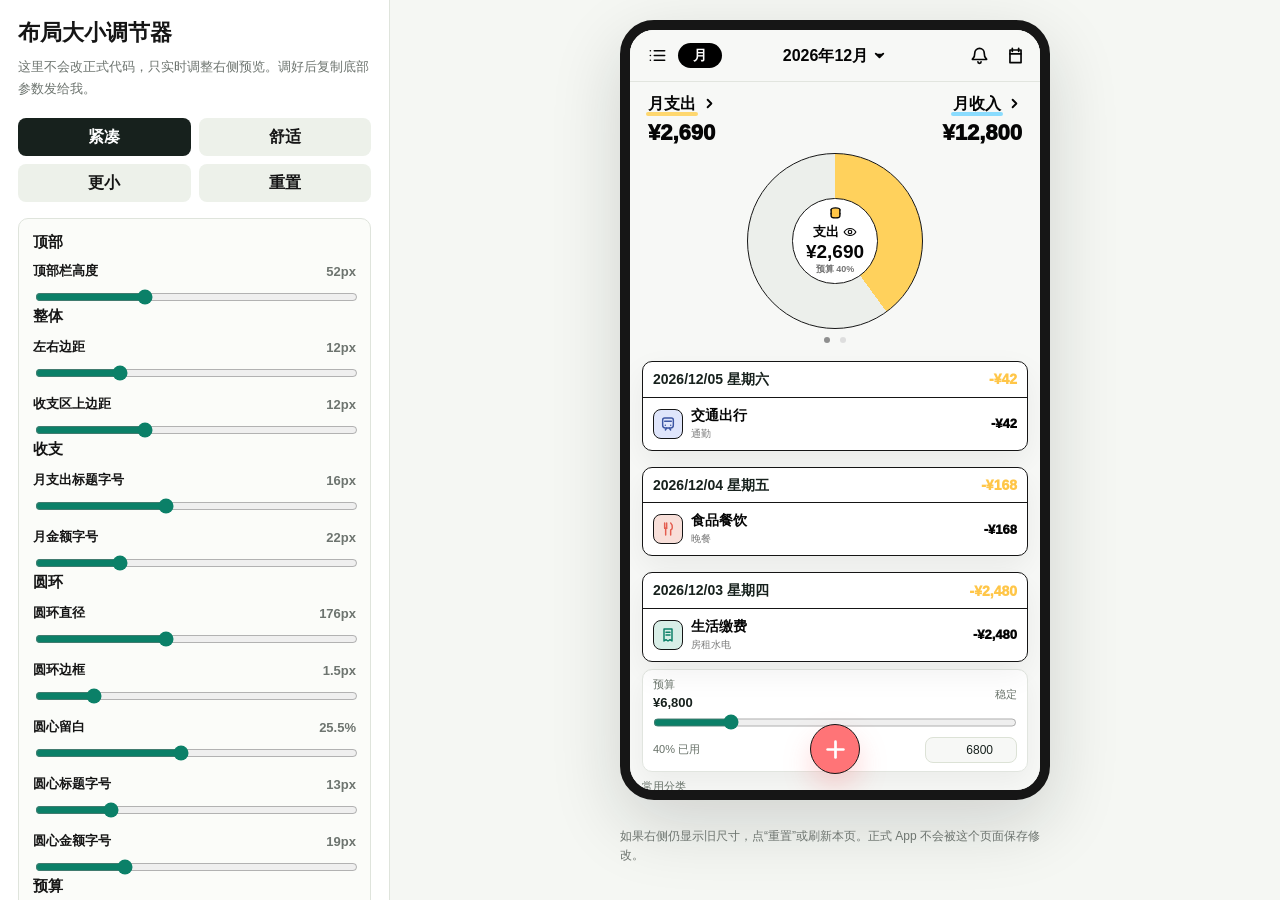
==== ui-tuner.html @ 906b7f9a "Initial GitHub Pages app" ====
<!doctype html>
<html lang="zh-CN">
  <head>
    <meta charset="utf-8">
    <meta name="viewport" content="width=device-width, initial-scale=1">
    <title>晴账布局调节器</title>
    <style>
      :root {
        color-scheme: light;
        font-family: "Microsoft YaHei", "微软雅黑", sans-serif;
        --ink: #151515;
        --muted: #6d746f;
        --line: #dfe4dc;
        --panel: #ffffff;
        --bg: #f5f7f3;
      }

      * {
        box-sizing: border-box;
      }

      body {
        margin: 0;
        color: var(--ink);
        background: var(--bg);
      }

      button,
      input,
      textarea {
        font: inherit;
      }

      .tuner {
        display: grid;
        grid-template-columns: minmax(320px, 390px) 1fr;
        min-height: 100vh;
      }

      .controls {
        height: 100vh;
        overflow: auto;
        padding: 18px;
        background: var(--panel);
        border-right: 1px solid var(--line);
      }

      .controls h1 {
        margin: 0;
        font-size: 22px;
      }

      .controls p {
        margin: 8px 0 18px;
        color: var(--muted);
        font-size: 13px;
        line-height: 1.7;
      }

      .toolbar {
        display: grid;
        grid-template-columns: 1fr 1fr;
        gap: 8px;
        margin-bottom: 16px;
      }

      .toolbar button,
      .copy {
        min-height: 38px;
        color: #fff;
        background: #17211d;
        border: 0;
        border-radius: 8px;
        font-weight: 800;
        cursor: pointer;
      }

      .toolbar button.secondary {
        color: var(--ink);
        background: #edf1ea;
      }

      .group {
        padding: 14px;
        margin-bottom: 12px;
        background: #fbfcf9;
        border: 1px solid var(--line);
        border-radius: 10px;
      }

      .group h2 {
        margin: 0 0 10px;
        font-size: 15px;
      }

      .control {
        display: grid;
        gap: 7px;
        margin-top: 12px;
      }

      .control:first-of-type {
        margin-top: 0;
      }

      .control label {
        display: flex;
        align-items: center;
        justify-content: space-between;
        gap: 12px;
        font-size: 13px;
        font-weight: 800;
      }

      .control output {
        color: var(--muted);
        font-weight: 700;
      }

      .control input[type="range"] {
        width: 100%;
        accent-color: #0b8068;
      }

      textarea {
        width: 100%;
        min-height: 150px;
        padding: 10px;
        color: var(--ink);
        background: #f7f9f5;
        border: 1px solid var(--line);
        border-radius: 8px;
        font-size: 12px;
        line-height: 1.5;
        resize: vertical;
      }

      .stage {
        display: grid;
        place-items: start center;
        min-width: 0;
        padding: 20px;
        overflow: auto;
      }

      .phone-frame {
        width: min(100%, 430px);
        min-height: 760px;
        overflow: hidden;
        background: #fff;
        border: 10px solid #161616;
        border-radius: 34px;
        box-shadow: 0 24px 70px rgba(20, 26, 23, 0.16);
      }

      iframe {
        display: block;
        width: 100%;
        height: 760px;
        border: 0;
      }

      .hint {
        width: min(100%, 430px);
        margin-top: 12px;
        color: var(--muted);
        font-size: 12px;
        line-height: 1.6;
      }

      @media (max-width: 920px) {
        .tuner {
          grid-template-columns: 1fr;
        }

        .controls {
          height: auto;
          max-height: none;
          border-right: 0;
          border-bottom: 1px solid var(--line);
        }

        .stage {
          padding: 14px;
        }
      }
    </style>
  </head>
  <body>
    <main class="tuner">
      <section class="controls">
        <h1>布局大小调节器</h1>
        <p>这里不会改正式代码，只实时调整右侧预览。调好后复制底部参数发给我。</p>

        <div class="toolbar">
          <button type="button" data-preset="compact">紧凑</button>
          <button class="secondary" type="button" data-preset="comfortable">舒适</button>
          <button class="secondary" type="button" data-preset="tiny">更小</button>
          <button class="secondary" type="button" id="reset">重置</button>
        </div>

        <div class="group" id="controlGroups"></div>

        <div class="group">
          <h2>复制给 Codex</h2>
          <textarea id="exportText" readonly></textarea>
          <button class="copy" type="button" id="copy">复制参数</button>
        </div>
      </section>

      <section class="stage">
        <div class="phone-frame">
          <iframe id="preview" src="index.html" title="晴账预览"></iframe>
        </div>
        <div class="hint">如果右侧仍显示旧尺寸，点“重置”或刷新本页。正式 App 不会被这个页面保存修改。</div>
      </section>
    </main>

    <script>
      const STORAGE_KEY = "qing-layout-tuner-v1";
      const controls = [
        { key: "topbarHeight", label: "顶部栏高度", min: 42, max: 72, step: 1, value: 52, unit: "px", group: "顶部" },
        { key: "contentPad", label: "左右边距", min: 8, max: 24, step: 1, value: 12, unit: "px", group: "整体" },
        { key: "summaryPad", label: "收支区上边距", min: 4, max: 28, step: 1, value: 12, unit: "px", group: "整体" },
        { key: "labelFont", label: "月支出标题字号", min: 12, max: 22, step: 1, value: 16, unit: "px", group: "收支" },
        { key: "amountFont", label: "月金额字号", min: 18, max: 34, step: 1, value: 22, unit: "px", group: "收支" },
        { key: "ringSize", label: "圆环直径", min: 120, max: 260, step: 2, value: 176, unit: "px", group: "圆环" },
        { key: "ringBorder", label: "圆环边框", min: 1, max: 4, step: 0.25, value: 1.5, unit: "px", group: "圆环" },
        { key: "coreInset", label: "圆心留白", min: 21, max: 31, step: 0.5, value: 25.5, unit: "%", group: "圆环" },
        { key: "coreTitle", label: "圆心标题字号", min: 11, max: 20, step: 1, value: 13, unit: "px", group: "圆环" },
        { key: "coreAmount", label: "圆心金额字号", min: 15, max: 30, step: 1, value: 19, unit: "px", group: "圆环" },
        { key: "budgetPad", label: "预算卡内边距", min: 6, max: 18, step: 1, value: 8, unit: "px", group: "预算" },
        { key: "cardRadius", label: "流水卡圆角", min: 6, max: 18, step: 1, value: 10, unit: "px", group: "流水" },
        { key: "cardHeadFont", label: "日期标题字号", min: 12, max: 22, step: 1, value: 14, unit: "px", group: "流水" },
        { key: "entryFont", label: "流水分类字号", min: 12, max: 22, step: 1, value: 14, unit: "px", group: "流水" },
        { key: "entryIcon", label: "流水图标尺寸", min: 24, max: 50, step: 1, value: 30, unit: "px", group: "流水" },
        { key: "entryPad", label: "流水行内边距", min: 6, max: 18, step: 1, value: 9, unit: "px", group: "流水" },
        { key: "catWidth", label: "快捷分类宽度", min: 76, max: 140, step: 2, value: 88, unit: "px", group: "分类" },
        { key: "fabSize", label: "加号尺寸", min: 42, max: 76, step: 1, value: 50, unit: "px", group: "加号" }
      ];

      const presets = {
        compact: {},
        comfortable: {
          topbarHeight: 58,
          contentPad: 14,
          summaryPad: 17,
          labelFont: 18,
          amountFont: 25,
          ringSize: 232,
          ringBorder: 1.5,
          coreInset: 24,
          coreTitle: 15,
          coreAmount: 23,
          budgetPad: 10,
          cardRadius: 12,
          cardHeadFont: 16,
          entryFont: 16,
          entryIcon: 36,
          entryPad: 11,
          catWidth: 102,
          fabSize: 58
        },
        tiny: {
          topbarHeight: 48,
          contentPad: 10,
          summaryPad: 8,
          labelFont: 14,
          amountFont: 20,
          ringSize: 148,
          ringBorder: 1.25,
          coreInset: 27,
          coreTitle: 12,
          coreAmount: 17,
          budgetPad: 7,
          cardRadius: 8,
          cardHeadFont: 13,
          entryFont: 13,
          entryIcon: 28,
          entryPad: 8,
          catWidth: 80,
          fabSize: 46
        }
      };

      const state = Object.fromEntries(controls.map((control) => [control.key, control.value]));
      const saved = JSON.parse(localStorage.getItem(STORAGE_KEY) || "null");
      if (saved) Object.assign(state, saved);

      const controlGroups = document.querySelector("#controlGroups");
      const exportText = document.querySelector("#exportText");
      const iframe = document.querySelector("#preview");

      function groupedControls() {
        const groups = new Map();
        controls.forEach((control) => {
          if (!groups.has(control.group)) groups.set(control.group, []);
          groups.get(control.group).push(control);
        });
        return groups;
      }

      function renderControls() {
        controlGroups.innerHTML = [...groupedControls().entries()]
          .map(([group, rows]) => `
            <h2>${group}</h2>
            ${rows.map((control) => `
              <div class="control">
                <label for="${control.key}">
                  <span>${control.label}</span>
                  <output id="${control.key}Value">${state[control.key]}${control.unit}</output>
                </label>
                <input
                  id="${control.key}"
                  type="range"
                  min="${control.min}"
                  max="${control.max}"
                  step="${control.step}"
                  value="${state[control.key]}"
                  data-key="${control.key}"
                >
              </div>
            `).join("")}
          `)
          .join("");
      }

      function cssFor(values) {
        return `
html, body, button, input { font-family: "Microsoft YaHei", "微软雅黑", sans-serif !important; }
body:has(#view-overview.active) .topbar { min-height: ${values.topbarHeight}px; padding: calc(6px + env(safe-area-inset-top)) 12px 6px; }
body:has(#view-overview.active) .content { padding: 0 ${values.contentPad}px; }
body:has(#view-overview.active) .month-ledger { padding: ${values.summaryPad}px 0 0; }
body:has(#view-overview.active) .month-total span { font-size: ${values.labelFont}px; }
body:has(#view-overview.active) .month-total strong { font-size: ${values.amountFont}px; }
body:has(#view-overview.active) .spend-orbit { width: ${values.ringSize}px; }
body:has(#view-overview.active) .spend-stage .saving-ring { border-width: ${values.ringBorder}px; }
body:has(#view-overview.active) .spend-core { inset: ${values.coreInset}%; border-width: ${values.ringBorder}px; }
body:has(#view-overview.active) .spend-core div span { font-size: ${values.coreTitle}px; }
body:has(#view-overview.active) .spend-core strong { font-size: ${values.coreAmount}px; }
body:has(#view-overview.active) .compact-budget { padding: ${values.budgetPad}px ${values.budgetPad + 2}px; }
body:has(#view-overview.active) .day-card { border-radius: ${values.cardRadius}px; }
body:has(#view-overview.active) .day-card-head strong,
body:has(#view-overview.active) .day-card-head span { font-size: ${values.cardHeadFont}px; }
body:has(#view-overview.active) .day-entry { grid-template-columns: ${values.entryIcon}px 1fr auto; padding: ${values.entryPad}px ${values.entryPad + 1}px; }
body:has(#view-overview.active) .day-entry .category-icon { width: ${values.entryIcon}px; height: ${values.entryIcon}px; }
body:has(#view-overview.active) .day-entry .category-icon svg { width: ${Math.round(values.entryIcon * 0.53)}px; height: ${Math.round(values.entryIcon * 0.53)}px; }
body:has(#view-overview.active) .day-entry-main strong { font-size: ${values.entryFont}px; }
body:has(#view-overview.active) .category-strip { grid-auto-columns: minmax(${values.catWidth}px, 1fr); }
body:has(#view-overview.active) .fab { width: ${values.fabSize}px; height: ${values.fabSize}px; }
body:has(#view-overview.active) .fab svg { width: ${Math.round(values.fabSize * 0.54)}px; height: ${Math.round(values.fabSize * 0.54)}px; }
        `.trim();
      }

      function injectCss() {
        const doc = iframe.contentDocument;
        if (!doc) return;
        let style = doc.querySelector("#layout-tuner-style");
        if (!style) {
          style = doc.createElement("style");
          style.id = "layout-tuner-style";
          doc.head.appendChild(style);
        }
        style.textContent = cssFor(state);
      }

      function updateExport() {
        exportText.value = JSON.stringify(state, null, 2);
      }

      function update() {
        localStorage.setItem(STORAGE_KEY, JSON.stringify(state));
        controls.forEach((control) => {
          const output = document.querySelector(`#${control.key}Value`);
          if (output) output.textContent = `${state[control.key]}${control.unit}`;
        });
        injectCss();
        updateExport();
      }

      renderControls();
      updateExport();

      controlGroups.addEventListener("input", (event) => {
        const key = event.target.dataset.key;
        if (!key) return;
        state[key] = Number(event.target.value);
        update();
      });

      document.querySelectorAll("[data-preset]").forEach((button) => {
        button.addEventListener("click", () => {
          controls.forEach((control) => {
            state[control.key] = presets[button.dataset.preset][control.key] ?? control.value;
          });
          renderControls();
          update();
        });
      });

      document.querySelector("#reset").addEventListener("click", () => {
        controls.forEach((control) => {
          state[control.key] = control.value;
        });
        renderControls();
        update();
      });

      document.querySelector("#copy").addEventListener("click", async () => {
        exportText.select();
        try {
          await navigator.clipboard.writeText(exportText.value);
        } catch {
          document.execCommand("copy");
        }
      });

      iframe.addEventListener("load", () => {
        window.setTimeout(injectCss, 200);
      });
    </script>
  </body>
</html>
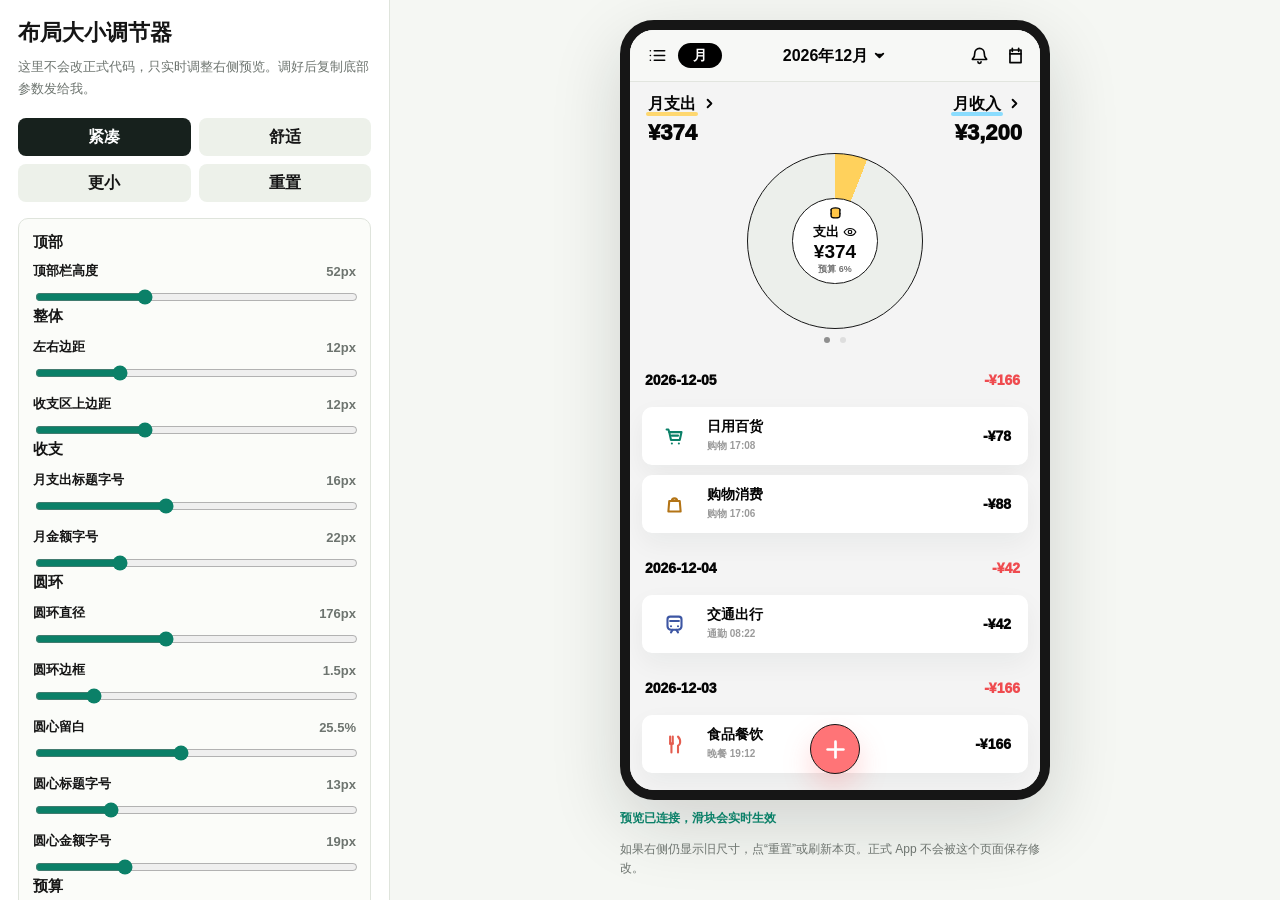
==== commit db6381de: "调整流水日期和分类字号" ====
--- a/ui-tuner.html
+++ b/ui-tuner.html
@@ -168,6 +168,14 @@
         line-height: 1.6;
       }
 
+      .status {
+        width: min(100%, 430px);
+        margin-top: 8px;
+        color: #0b8068;
+        font-size: 12px;
+        font-weight: 800;
+      }
+
       @media (max-width: 920px) {
         .tuner {
           grid-template-columns: 1fr;
@@ -210,8 +218,9 @@
 
       <section class="stage">
         <div class="phone-frame">
-          <iframe id="preview" src="index.html" title="晴账预览"></iframe>
+          <iframe id="preview" src="index.html?preview=1&tuner=18" title="晴账预览"></iframe>
         </div>
+        <div class="status" id="previewStatus">预览加载中...</div>
         <div class="hint">如果右侧仍显示旧尺寸，点“重置”或刷新本页。正式 App 不会被这个页面保存修改。</div>
       </section>
     </main>
@@ -290,6 +299,7 @@
       const controlGroups = document.querySelector("#controlGroups");
       const exportText = document.querySelector("#exportText");
       const iframe = document.querySelector("#preview");
+      const previewStatus = document.querySelector("#previewStatus");
 
       function groupedControls() {
         const groups = new Map();
@@ -328,40 +338,66 @@
       function cssFor(values) {
         return `
 html, body, button, input { font-family: "Microsoft YaHei", "微软雅黑", sans-serif !important; }
-body:has(#view-overview.active) .topbar { min-height: ${values.topbarHeight}px; padding: calc(6px + env(safe-area-inset-top)) 12px 6px; }
-body:has(#view-overview.active) .content { padding: 0 ${values.contentPad}px; }
-body:has(#view-overview.active) .month-ledger { padding: ${values.summaryPad}px 0 0; }
-body:has(#view-overview.active) .month-total span { font-size: ${values.labelFont}px; }
-body:has(#view-overview.active) .month-total strong { font-size: ${values.amountFont}px; }
-body:has(#view-overview.active) .spend-orbit { width: ${values.ringSize}px; }
-body:has(#view-overview.active) .spend-stage .saving-ring { border-width: ${values.ringBorder}px; }
-body:has(#view-overview.active) .spend-core { inset: ${values.coreInset}%; border-width: ${values.ringBorder}px; }
-body:has(#view-overview.active) .spend-core div span { font-size: ${values.coreTitle}px; }
-body:has(#view-overview.active) .spend-core strong { font-size: ${values.coreAmount}px; }
-body:has(#view-overview.active) .compact-budget { padding: ${values.budgetPad}px ${values.budgetPad + 2}px; }
-body:has(#view-overview.active) .day-card { border-radius: ${values.cardRadius}px; }
-body:has(#view-overview.active) .day-card-head strong,
-body:has(#view-overview.active) .day-card-head span { font-size: ${values.cardHeadFont}px; }
-body:has(#view-overview.active) .day-entry { grid-template-columns: ${values.entryIcon}px 1fr auto; padding: ${values.entryPad}px ${values.entryPad + 1}px; }
-body:has(#view-overview.active) .day-entry .category-icon { width: ${values.entryIcon}px; height: ${values.entryIcon}px; }
-body:has(#view-overview.active) .day-entry .category-icon svg { width: ${Math.round(values.entryIcon * 0.53)}px; height: ${Math.round(values.entryIcon * 0.53)}px; }
-body:has(#view-overview.active) .day-entry-main strong { font-size: ${values.entryFont}px; }
-body:has(#view-overview.active) .category-strip { grid-auto-columns: minmax(${values.catWidth}px, 1fr); }
-body:has(#view-overview.active) .fab { width: ${values.fabSize}px; height: ${values.fabSize}px; }
-body:has(#view-overview.active) .fab svg { width: ${Math.round(values.fabSize * 0.54)}px; height: ${Math.round(values.fabSize * 0.54)}px; }
+body:has(#view-overview.active) .topbar { min-height: ${values.topbarHeight}px !important; padding: calc(6px + env(safe-area-inset-top)) 12px 6px !important; }
+body:has(#view-overview.active) .content { padding: 0 ${values.contentPad}px !important; }
+body:has(#view-overview.active) .month-ledger { padding: ${values.summaryPad}px 0 0 !important; }
+body:has(#view-overview.active) .month-total span { font-size: ${values.labelFont}px !important; }
+body:has(#view-overview.active) .month-total strong { font-size: ${values.amountFont}px !important; }
+body:has(#view-overview.active) .spend-stage { padding-top: ${Math.max(2, Math.round(values.summaryPad * 0.65))}px !important; padding-bottom: ${Math.max(6, Math.round(values.summaryPad * 0.85))}px !important; }
+body:has(#view-overview.active) .spend-orbit { width: ${values.ringSize}px !important; }
+body:has(#view-overview.active) .spend-stage .saving-ring { border-width: ${values.ringBorder}px !important; }
+body:has(#view-overview.active) .spend-core { inset: ${values.coreInset}% !important; border-width: ${values.ringBorder}px !important; }
+body:has(#view-overview.active) .spend-core div span { font-size: ${values.coreTitle}px !important; }
+body:has(#view-overview.active) .spend-core strong { font-size: ${values.coreAmount}px !important; }
+body:has(#view-overview.active) .compact-budget { padding: ${values.budgetPad}px ${values.budgetPad + 2}px !important; }
+body:has(#view-overview.active) .expense-day-head strong,
+body:has(#view-overview.active) .expense-day-head span { font-size: ${values.cardHeadFont}px !important; }
+body:has(#view-overview.active) .expense-card { grid-template-columns: ${values.entryIcon + 6}px 1fr auto !important; min-height: ${Math.max(58, values.entryIcon + values.entryPad * 3)}px !important; padding: ${values.entryPad}px ${values.entryPad + 7}px !important; border-radius: ${values.cardRadius}px !important; }
+body:has(#view-overview.active) .expense-card .category-icon { width: ${values.entryIcon}px !important; height: ${values.entryIcon}px !important; }
+body:has(#view-overview.active) .expense-card .category-icon svg { width: ${Math.round(values.entryIcon * 0.7)}px !important; height: ${Math.round(values.entryIcon * 0.7)}px !important; }
+body:has(#view-overview.active) .expense-card-main strong { font-size: ${values.entryFont}px !important; }
+body:has(#view-overview.active) .expense-card-main span { font-size: ${Math.max(10, values.entryFont - 4)}px !important; }
+body:has(#view-overview.active) .expense-card-amount { font-size: ${Math.max(12, values.entryFont)}px !important; }
+body:has(#view-overview.active) .category-strip { grid-auto-columns: minmax(${values.catWidth}px, 1fr) !important; }
+body:has(#view-overview.active) .fab { width: ${values.fabSize}px !important; height: ${values.fabSize}px !important; }
+body:has(#view-overview.active) .fab svg { width: ${Math.round(values.fabSize * 0.54)}px !important; height: ${Math.round(values.fabSize * 0.54)}px !important; }
         `.trim();
       }
 
       function injectCss() {
-        const doc = iframe.contentDocument;
-        if (!doc) return;
-        let style = doc.querySelector("#layout-tuner-style");
-        if (!style) {
-          style = doc.createElement("style");
-          style.id = "layout-tuner-style";
-          doc.head.appendChild(style);
-        }
-        style.textContent = cssFor(state);
+        const css = cssFor(state);
+        let injected = false;
+        let doc;
+        try {
+          doc = iframe.contentDocument;
+        } catch {
+          doc = null;
+        }
+        if (doc?.head) {
+          let style = doc.querySelector("#layout-tuner-style");
+          if (!style) {
+            style = doc.createElement("style");
+            style.id = "layout-tuner-style";
+            doc.head.appendChild(style);
+          }
+          style.textContent = css;
+          injected = true;
+        }
+
+        try {
+          iframe.contentWindow?.postMessage({ type: "qing-layout-tuner-css", css }, "*");
+          injected = true;
+        } catch {
+          // The iframe may still be loading. Retry logic below will handle it.
+        }
+
+        previewStatus.textContent = injected ? "预览已连接，滑块会实时生效" : "预览加载中，稍等后再试";
+      }
+
+      function retryInjectCss() {
+        [0, 150, 400, 800, 1400, 2200].forEach((delay) => {
+          window.setTimeout(injectCss, delay);
+        });
       }
 
       function updateExport() {
@@ -415,9 +451,16 @@
         }
       });
 
-      iframe.addEventListener("load", () => {
-        window.setTimeout(injectCss, 200);
+      iframe.addEventListener("load", retryInjectCss);
+
+      window.addEventListener("message", (event) => {
+        if (event.data?.type === "qing-layout-preview-ready" || event.data?.type === "qing-layout-tuner-applied") {
+          previewStatus.textContent = "预览已连接，滑块会实时生效";
+          injectCss();
+        }
       });
+
+      retryInjectCss();
     </script>
   </body>
 </html>
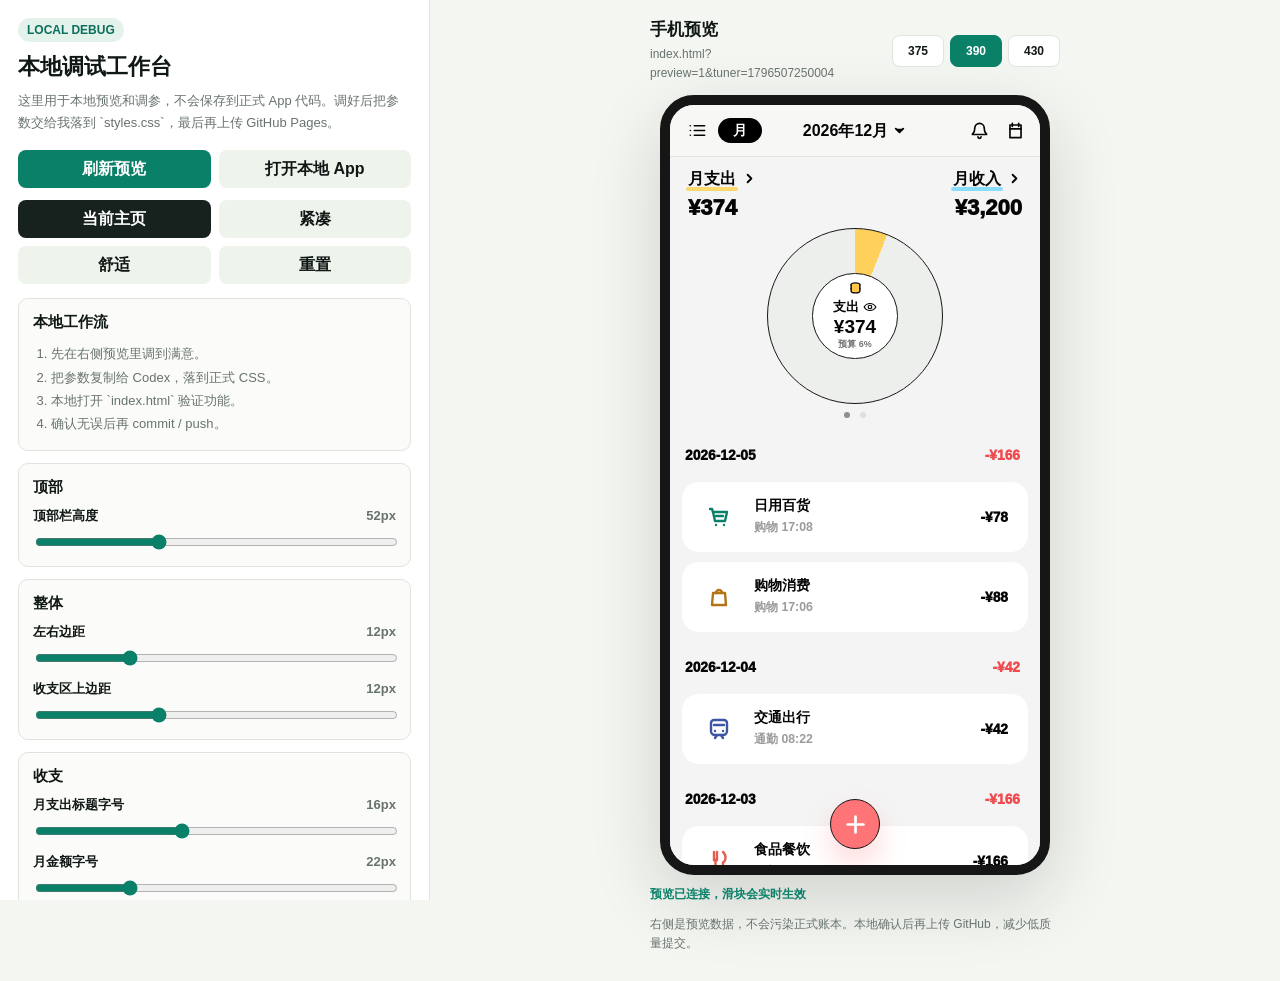
==== commit a8d77bdc: "优化显示大小" ====
--- a/ui-tuner.html
+++ b/ui-tuner.html
@@ -3,16 +3,20 @@
   <head>
     <meta charset="utf-8">
     <meta name="viewport" content="width=device-width, initial-scale=1">
-    <title>晴账布局调节器</title>
+    <title>本地调试工作台</title>
     <style>
       :root {
         color-scheme: light;
         font-family: "Microsoft YaHei", "微软雅黑", sans-serif;
-        --ink: #151515;
-        --muted: #6d746f;
-        --line: #dfe4dc;
+        --bg: #f4f6f1;
         --panel: #ffffff;
-        --bg: #f5f7f3;
+        --ink: #101815;
+        --muted: #68736d;
+        --line: #dfe5dd;
+        --soft: #eef3eb;
+        --brand: #0b8068;
+        --dark: #17211d;
+        --phone-width: 390px;
       }
 
       * {
@@ -31,9 +35,9 @@
         font: inherit;
       }
 
-      .tuner {
+      .workspace {
         display: grid;
-        grid-template-columns: minmax(320px, 390px) 1fr;
+        grid-template-columns: minmax(340px, 430px) 1fr;
         min-height: 100vh;
       }
 
@@ -45,39 +49,65 @@
         border-right: 1px solid var(--line);
       }
 
-      .controls h1 {
+      .eyebrow {
+        display: inline-flex;
+        align-items: center;
+        min-height: 24px;
+        padding: 0 9px;
+        margin-bottom: 10px;
+        color: #0b6f5b;
+        background: #e4f2ec;
+        border-radius: 999px;
+        font-size: 12px;
+        font-weight: 850;
+      }
+
+      h1 {
         margin: 0;
         font-size: 22px;
-      }
-
-      .controls p {
-        margin: 8px 0 18px;
+        letter-spacing: 0;
+      }
+
+      .intro {
+        margin: 8px 0 16px;
         color: var(--muted);
         font-size: 13px;
         line-height: 1.7;
       }
 
-      .toolbar {
+      .toolbar,
+      .preset-row {
         display: grid;
         grid-template-columns: 1fr 1fr;
         gap: 8px;
-        margin-bottom: 16px;
-      }
-
-      .toolbar button,
-      .copy {
+      }
+
+      .toolbar {
+        margin-bottom: 12px;
+      }
+
+      .preset-row {
+        margin-bottom: 14px;
+      }
+
+      .btn {
         min-height: 38px;
+        padding: 0 12px;
         color: #fff;
-        background: #17211d;
+        background: var(--dark);
         border: 0;
         border-radius: 8px;
-        font-weight: 800;
+        font-weight: 850;
         cursor: pointer;
       }
 
-      .toolbar button.secondary {
+      .btn.secondary {
         color: var(--ink);
-        background: #edf1ea;
+        background: var(--soft);
+      }
+
+      .btn.green {
+        background: var(--brand);
       }
 
       .group {
@@ -109,22 +139,30 @@
         justify-content: space-between;
         gap: 12px;
         font-size: 13px;
-        font-weight: 800;
+        font-weight: 850;
       }
 
       .control output {
         color: var(--muted);
-        font-weight: 700;
+        font-weight: 800;
       }
 
       .control input[type="range"] {
         width: 100%;
-        accent-color: #0b8068;
+        accent-color: var(--brand);
+      }
+
+      .workflow {
+        margin: 0;
+        padding-left: 18px;
+        color: var(--muted);
+        font-size: 13px;
+        line-height: 1.8;
       }
 
       textarea {
         width: 100%;
-        min-height: 150px;
+        min-height: 138px;
         padding: 10px;
         color: var(--ink);
         background: #f7f9f5;
@@ -136,16 +174,63 @@
       }
 
       .stage {
+        min-width: 0;
+        padding: 18px 20px 28px;
+        overflow: auto;
+      }
+
+      .stage-bar {
         display: grid;
-        place-items: start center;
-        min-width: 0;
-        padding: 20px;
-        overflow: auto;
+        grid-template-columns: 1fr auto;
+        align-items: center;
+        gap: 12px;
+        width: min(100%, calc(var(--phone-width) + 20px));
+        margin: 0 auto 12px;
+      }
+
+      .stage-title {
+        display: grid;
+        gap: 4px;
+      }
+
+      .stage-title strong {
+        font-size: 17px;
+      }
+
+      .stage-title span,
+      .status,
+      .hint {
+        color: var(--muted);
+        font-size: 12px;
+        line-height: 1.6;
+      }
+
+      .viewport-buttons {
+        display: flex;
+        gap: 6px;
+      }
+
+      .viewport-buttons button {
+        min-width: 52px;
+        min-height: 32px;
+        border: 1px solid var(--line);
+        border-radius: 8px;
+        background: #fff;
+        color: var(--ink);
+        font-size: 12px;
+        font-weight: 850;
+      }
+
+      .viewport-buttons button.active {
+        color: #fff;
+        background: var(--brand);
+        border-color: var(--brand);
       }
 
       .phone-frame {
-        width: min(100%, 430px);
+        width: min(100%, var(--phone-width));
         min-height: 760px;
+        margin: 0 auto;
         overflow: hidden;
         background: #fff;
         border: 10px solid #161616;
@@ -160,24 +245,23 @@
         border: 0;
       }
 
+      .status,
       .hint {
-        width: min(100%, 430px);
-        margin-top: 12px;
-        color: var(--muted);
-        font-size: 12px;
-        line-height: 1.6;
+        width: min(100%, calc(var(--phone-width) + 20px));
+        margin: 10px auto 0;
       }
 
       .status {
-        width: min(100%, 430px);
-        margin-top: 8px;
-        color: #0b8068;
-        font-size: 12px;
-        font-weight: 800;
-      }
-
-      @media (max-width: 920px) {
-        .tuner {
+        color: var(--brand);
+        font-weight: 850;
+      }
+
+      .panel-toggle {
+        display: none;
+      }
+
+      @media (max-width: 940px) {
+        .workspace {
           grid-template-columns: 1fr;
         }
 
@@ -187,69 +271,262 @@
           border-right: 0;
           border-bottom: 1px solid var(--line);
         }
+      }
+
+      @media (max-width: 700px) {
+        body {
+          min-height: 100svh;
+          overflow: hidden;
+          background: #fff;
+        }
+
+        .workspace {
+          display: block;
+          min-height: 100svh;
+        }
 
         .stage {
-          padding: 14px;
+          position: fixed;
+          inset: 0;
+          padding: 0;
+          overflow: hidden;
+          background: #fff;
+        }
+
+        .stage-bar {
+          position: fixed;
+          top: calc(8px + env(safe-area-inset-top));
+          left: 10px;
+          right: 10px;
+          z-index: 3;
+          width: auto;
+          min-height: 42px;
+          padding: 8px 10px;
+          background: rgba(255, 255, 255, 0.9);
+          border: 1px solid rgba(223, 229, 221, 0.8);
+          border-radius: 12px;
+          backdrop-filter: blur(14px);
+        }
+
+        .stage-title strong {
+          font-size: 14px;
+        }
+
+        .stage-title span {
+          display: none;
+        }
+
+        .viewport-buttons {
+          display: none;
+        }
+
+        .phone-frame {
+          width: 100vw;
+          height: 100svh;
+          min-height: 0;
+          border: 0;
+          border-radius: 0;
+          box-shadow: none;
+        }
+
+        iframe {
+          height: 100svh;
+        }
+
+        .status {
+          position: fixed;
+          top: calc(18px + env(safe-area-inset-top));
+          right: 20px;
+          z-index: 4;
+          width: auto;
+          max-width: 44vw;
+          margin: 0;
+          color: var(--brand);
+          overflow: hidden;
+          text-align: right;
+          text-overflow: ellipsis;
+          white-space: nowrap;
+        }
+
+        .hint {
+          display: none;
+        }
+
+        .controls {
+          position: fixed;
+          left: 0;
+          right: 0;
+          bottom: 0;
+          z-index: 5;
+          height: min(58svh, 520px);
+          padding: 15px 14px calc(14px + env(safe-area-inset-bottom));
+          overflow: auto;
+          background: rgba(255, 255, 255, 0.96);
+          border: 1px solid rgba(223, 229, 221, 0.9);
+          border-bottom: 0;
+          border-radius: 20px 20px 0 0;
+          box-shadow: 0 -18px 44px rgba(16, 24, 21, 0.16);
+          transform: translateY(0);
+          transition: transform 0.24s ease;
+        }
+
+        body.panel-collapsed .controls {
+          transform: translateY(calc(100% - 74px));
+        }
+
+        .panel-toggle {
+          position: absolute;
+          top: 13px;
+          right: 14px;
+          display: inline-flex;
+          align-items: center;
+          justify-content: center;
+          min-height: 32px;
+          padding: 0 10px;
+          color: #fff;
+          background: var(--dark);
+          border: 0;
+          border-radius: 999px;
+          font-size: 12px;
+          font-weight: 850;
+        }
+
+        .eyebrow {
+          margin-right: 92px;
+          margin-bottom: 6px;
+        }
+
+        h1 {
+          font-size: 18px;
+        }
+
+        .intro {
+          display: none;
+        }
+
+        .toolbar,
+        .preset-row {
+          grid-template-columns: 1fr 1fr;
+          margin-top: 12px;
+        }
+
+        .group {
+          padding: 12px;
+          margin-bottom: 10px;
+        }
+
+        textarea {
+          min-height: 96px;
         }
       }
     </style>
   </head>
   <body>
-    <main class="tuner">
+    <main class="workspace">
       <section class="controls">
-        <h1>布局大小调节器</h1>
-        <p>这里不会改正式代码，只实时调整右侧预览。调好后复制底部参数发给我。</p>
+        <button class="panel-toggle" type="button" id="togglePanel">收起面板</button>
+        <span class="eyebrow">LOCAL DEBUG</span>
+        <h1>本地调试工作台</h1>
+        <p class="intro">这里用于本地预览和调参，不会保存到正式 App 代码。调好后把参数交给我落到 `styles.css`，最后再上传 GitHub Pages。</p>
 
         <div class="toolbar">
-          <button type="button" data-preset="compact">紧凑</button>
-          <button class="secondary" type="button" data-preset="comfortable">舒适</button>
-          <button class="secondary" type="button" data-preset="tiny">更小</button>
-          <button class="secondary" type="button" id="reset">重置</button>
+          <button class="btn green" type="button" id="reloadPreview">刷新预览</button>
+          <button class="btn secondary" type="button" id="openLocalApp">打开本地 App</button>
         </div>
 
-        <div class="group" id="controlGroups"></div>
+        <div class="preset-row">
+          <button class="btn" type="button" data-preset="current">当前主页</button>
+          <button class="btn secondary" type="button" data-preset="compact">紧凑</button>
+          <button class="btn secondary" type="button" data-preset="comfortable">舒适</button>
+          <button class="btn secondary" type="button" id="reset">重置</button>
+        </div>
 
         <div class="group">
-          <h2>复制给 Codex</h2>
+          <h2>本地工作流</h2>
+          <ol class="workflow">
+            <li>先在右侧预览里调到满意。</li>
+            <li>把参数复制给 Codex，落到正式 CSS。</li>
+            <li>本地打开 `index.html` 验证功能。</li>
+            <li>确认无误后再 commit / push。</li>
+          </ol>
+        </div>
+
+        <div id="controlGroups"></div>
+
+        <div class="group">
+          <h2>复制参数</h2>
           <textarea id="exportText" readonly></textarea>
-          <button class="copy" type="button" id="copy">复制参数</button>
+          <button class="btn green" type="button" id="copy">复制给 Codex</button>
         </div>
       </section>
 
       <section class="stage">
+        <div class="stage-bar">
+          <div class="stage-title">
+            <strong>手机预览</strong>
+            <span id="previewUrl">index.html?preview=1</span>
+          </div>
+          <div class="viewport-buttons" id="viewportButtons">
+            <button type="button" data-width="375">375</button>
+            <button type="button" data-width="390">390</button>
+            <button type="button" data-width="430">430</button>
+          </div>
+        </div>
+
         <div class="phone-frame">
-          <iframe id="preview" src="index.html?preview=1&tuner=18" title="晴账预览"></iframe>
+          <iframe id="preview" title="晴账本地预览"></iframe>
         </div>
         <div class="status" id="previewStatus">预览加载中...</div>
-        <div class="hint">如果右侧仍显示旧尺寸，点“重置”或刷新本页。正式 App 不会被这个页面保存修改。</div>
+        <div class="hint">右侧是预览数据，不会污染正式账本。本地确认后再上传 GitHub，减少低质量提交。</div>
       </section>
     </main>
 
     <script>
-      const STORAGE_KEY = "qing-layout-tuner-v1";
+      const STORAGE_KEY = "qing-local-debug-workbench-v2";
+      const DEFAULT_WIDTH = 390;
       const controls = [
         { key: "topbarHeight", label: "顶部栏高度", min: 42, max: 72, step: 1, value: 52, unit: "px", group: "顶部" },
         { key: "contentPad", label: "左右边距", min: 8, max: 24, step: 1, value: 12, unit: "px", group: "整体" },
         { key: "summaryPad", label: "收支区上边距", min: 4, max: 28, step: 1, value: 12, unit: "px", group: "整体" },
-        { key: "labelFont", label: "月支出标题字号", min: 12, max: 22, step: 1, value: 16, unit: "px", group: "收支" },
-        { key: "amountFont", label: "月金额字号", min: 18, max: 34, step: 1, value: 22, unit: "px", group: "收支" },
+        { key: "labelFont", label: "月支出标题字号", min: 12, max: 22, step: 0.5, value: 16, unit: "px", group: "收支" },
+        { key: "amountFont", label: "月金额字号", min: 18, max: 34, step: 0.5, value: 22, unit: "px", group: "收支" },
         { key: "ringSize", label: "圆环直径", min: 120, max: 260, step: 2, value: 176, unit: "px", group: "圆环" },
         { key: "ringBorder", label: "圆环边框", min: 1, max: 4, step: 0.25, value: 1.5, unit: "px", group: "圆环" },
         { key: "coreInset", label: "圆心留白", min: 21, max: 31, step: 0.5, value: 25.5, unit: "%", group: "圆环" },
-        { key: "coreTitle", label: "圆心标题字号", min: 11, max: 20, step: 1, value: 13, unit: "px", group: "圆环" },
-        { key: "coreAmount", label: "圆心金额字号", min: 15, max: 30, step: 1, value: 19, unit: "px", group: "圆环" },
+        { key: "coreTitle", label: "圆心标题字号", min: 11, max: 20, step: 0.5, value: 13, unit: "px", group: "圆环" },
+        { key: "coreAmount", label: "圆心金额字号", min: 15, max: 30, step: 0.5, value: 19, unit: "px", group: "圆环" },
         { key: "budgetPad", label: "预算卡内边距", min: 6, max: 18, step: 1, value: 8, unit: "px", group: "预算" },
-        { key: "cardRadius", label: "流水卡圆角", min: 6, max: 18, step: 1, value: 10, unit: "px", group: "流水" },
-        { key: "cardHeadFont", label: "日期标题字号", min: 12, max: 22, step: 1, value: 14, unit: "px", group: "流水" },
-        { key: "entryFont", label: "流水分类字号", min: 12, max: 22, step: 1, value: 14, unit: "px", group: "流水" },
-        { key: "entryIcon", label: "流水图标尺寸", min: 24, max: 50, step: 1, value: 30, unit: "px", group: "流水" },
-        { key: "entryPad", label: "流水行内边距", min: 6, max: 18, step: 1, value: 9, unit: "px", group: "流水" },
+        { key: "cardRadius", label: "流水卡圆角", min: 6, max: 20, step: 1, value: 16, unit: "px", group: "流水" },
+        { key: "cardHeadFont", label: "日期标题字号", min: 10, max: 26, step: 0.1, value: 13.8, unit: "px", group: "流水" },
+        { key: "entryFont", label: "流水分类/金额字号", min: 10, max: 26, step: 0.1, value: 13.8, unit: "px", group: "流水" },
+        { key: "entryIcon", label: "流水图标尺寸", min: 24, max: 50, step: 1, value: 34, unit: "px", group: "流水" },
+        { key: "entryPad", label: "流水行内边距", min: 6, max: 18, step: 1, value: 12, unit: "px", group: "流水" },
         { key: "catWidth", label: "快捷分类宽度", min: 76, max: 140, step: 2, value: 88, unit: "px", group: "分类" },
         { key: "fabSize", label: "加号尺寸", min: 42, max: 76, step: 1, value: 50, unit: "px", group: "加号" }
       ];
 
       const presets = {
-        compact: {},
+        current: {},
+        compact: {
+          topbarHeight: 48,
+          contentPad: 10,
+          summaryPad: 8,
+          labelFont: 14,
+          amountFont: 20,
+          ringSize: 148,
+          ringBorder: 1.25,
+          coreInset: 27,
+          coreTitle: 12,
+          coreAmount: 17,
+          budgetPad: 7,
+          cardRadius: 12,
+          cardHeadFont: 13,
+          entryFont: 13,
+          entryIcon: 30,
+          entryPad: 9,
+          catWidth: 80,
+          fabSize: 46
+        },
         comfortable: {
           topbarHeight: 58,
           contentPad: 14,
@@ -262,44 +539,31 @@
           coreTitle: 15,
           coreAmount: 23,
           budgetPad: 10,
-          cardRadius: 12,
-          cardHeadFont: 16,
-          entryFont: 16,
+          cardRadius: 18,
+          cardHeadFont: 15,
+          entryFont: 15,
           entryIcon: 36,
-          entryPad: 11,
+          entryPad: 12,
           catWidth: 102,
           fabSize: 58
-        },
-        tiny: {
-          topbarHeight: 48,
-          contentPad: 10,
-          summaryPad: 8,
-          labelFont: 14,
-          amountFont: 20,
-          ringSize: 148,
-          ringBorder: 1.25,
-          coreInset: 27,
-          coreTitle: 12,
-          coreAmount: 17,
-          budgetPad: 7,
-          cardRadius: 8,
-          cardHeadFont: 13,
-          entryFont: 13,
-          entryIcon: 28,
-          entryPad: 8,
-          catWidth: 80,
-          fabSize: 46
         }
       };
 
-      const state = Object.fromEntries(controls.map((control) => [control.key, control.value]));
+      const defaultState = Object.fromEntries(controls.map((control) => [control.key, control.value]));
       const saved = JSON.parse(localStorage.getItem(STORAGE_KEY) || "null");
-      if (saved) Object.assign(state, saved);
+      const state = {
+        ...defaultState,
+        ...(saved?.values || {}),
+        previewWidth: saved?.previewWidth || DEFAULT_WIDTH
+      };
 
       const controlGroups = document.querySelector("#controlGroups");
       const exportText = document.querySelector("#exportText");
       const iframe = document.querySelector("#preview");
       const previewStatus = document.querySelector("#previewStatus");
+      const previewUrl = document.querySelector("#previewUrl");
+      const viewportButtons = document.querySelector("#viewportButtons");
+      const togglePanel = document.querySelector("#togglePanel");
 
       function groupedControls() {
         const groups = new Map();
@@ -310,27 +574,33 @@
         return groups;
       }
 
+      function formatValue(value) {
+        return Number.isInteger(value) ? String(value) : String(Number(value.toFixed(2)));
+      }
+
       function renderControls() {
         controlGroups.innerHTML = [...groupedControls().entries()]
           .map(([group, rows]) => `
-            <h2>${group}</h2>
-            ${rows.map((control) => `
-              <div class="control">
-                <label for="${control.key}">
-                  <span>${control.label}</span>
-                  <output id="${control.key}Value">${state[control.key]}${control.unit}</output>
-                </label>
-                <input
-                  id="${control.key}"
-                  type="range"
-                  min="${control.min}"
-                  max="${control.max}"
-                  step="${control.step}"
-                  value="${state[control.key]}"
-                  data-key="${control.key}"
-                >
-              </div>
-            `).join("")}
+            <div class="group">
+              <h2>${group}</h2>
+              ${rows.map((control) => `
+                <div class="control">
+                  <label for="${control.key}">
+                    <span>${control.label}</span>
+                    <output id="${control.key}Value">${formatValue(state[control.key])}${control.unit}</output>
+                  </label>
+                  <input
+                    id="${control.key}"
+                    type="range"
+                    min="${control.min}"
+                    max="${control.max}"
+                    step="${control.step}"
+                    value="${state[control.key]}"
+                    data-key="${control.key}"
+                  >
+                </div>
+              `).join("")}
+            </div>
           `)
           .join("");
       }
@@ -356,12 +626,26 @@
 body:has(#view-overview.active) .expense-card .category-icon { width: ${values.entryIcon}px !important; height: ${values.entryIcon}px !important; }
 body:has(#view-overview.active) .expense-card .category-icon svg { width: ${Math.round(values.entryIcon * 0.7)}px !important; height: ${Math.round(values.entryIcon * 0.7)}px !important; }
 body:has(#view-overview.active) .expense-card-main strong { font-size: ${values.entryFont}px !important; }
-body:has(#view-overview.active) .expense-card-main span { font-size: ${Math.max(10, values.entryFont - 4)}px !important; }
-body:has(#view-overview.active) .expense-card-amount { font-size: ${Math.max(12, values.entryFont)}px !important; }
+body:has(#view-overview.active) .expense-card-main span { font-size: ${Math.max(10, values.entryFont - 1.5)}px !important; }
+body:has(#view-overview.active) .expense-card-amount { font-size: ${values.entryFont}px !important; }
 body:has(#view-overview.active) .category-strip { grid-auto-columns: minmax(${values.catWidth}px, 1fr) !important; }
 body:has(#view-overview.active) .fab { width: ${values.fabSize}px !important; height: ${values.fabSize}px !important; }
 body:has(#view-overview.active) .fab svg { width: ${Math.round(values.fabSize * 0.54)}px !important; height: ${Math.round(values.fabSize * 0.54)}px !important; }
         `.trim();
+      }
+
+      function saveState() {
+        localStorage.setItem(STORAGE_KEY, JSON.stringify({
+          values: Object.fromEntries(controls.map((control) => [control.key, state[control.key]])),
+          previewWidth: state.previewWidth
+        }));
+      }
+
+      function applyFrameSize() {
+        document.documentElement.style.setProperty("--phone-width", `${state.previewWidth}px`);
+        viewportButtons.querySelectorAll("button").forEach((button) => {
+          button.classList.toggle("active", Number(button.dataset.width) === Number(state.previewWidth));
+        });
       }
 
       function injectCss() {
@@ -388,33 +672,49 @@
           iframe.contentWindow?.postMessage({ type: "qing-layout-tuner-css", css }, "*");
           injected = true;
         } catch {
-          // The iframe may still be loading. Retry logic below will handle it.
+          // iframe may still be loading.
         }
 
         previewStatus.textContent = injected ? "预览已连接，滑块会实时生效" : "预览加载中，稍等后再试";
       }
 
       function retryInjectCss() {
-        [0, 150, 400, 800, 1400, 2200].forEach((delay) => {
+        [0, 120, 320, 700, 1200, 2000].forEach((delay) => {
           window.setTimeout(injectCss, delay);
         });
       }
 
+      function refreshPreview() {
+        const src = `index.html?preview=1&tuner=${Date.now()}`;
+        previewUrl.textContent = src;
+        previewStatus.textContent = "预览刷新中...";
+        iframe.src = src;
+      }
+
       function updateExport() {
-        exportText.value = JSON.stringify(state, null, 2);
-      }
-
-      function update() {
-        localStorage.setItem(STORAGE_KEY, JSON.stringify(state));
+        exportText.value = JSON.stringify({
+          ...Object.fromEntries(controls.map((control) => [control.key, state[control.key]])),
+          previewWidth: state.previewWidth
+        }, null, 2);
+      }
+
+      function updateOutputs() {
         controls.forEach((control) => {
           const output = document.querySelector(`#${control.key}Value`);
-          if (output) output.textContent = `${state[control.key]}${control.unit}`;
+          if (output) output.textContent = `${formatValue(state[control.key])}${control.unit}`;
         });
+      }
+
+      function update() {
+        saveState();
+        applyFrameSize();
+        updateOutputs();
         injectCss();
         updateExport();
       }
 
       renderControls();
+      applyFrameSize();
       updateExport();
 
       controlGroups.addEventListener("input", (event) => {
@@ -434,12 +734,28 @@
         });
       });
 
+      viewportButtons.addEventListener("click", (event) => {
+        const button = event.target.closest("[data-width]");
+        if (!button) return;
+        state.previewWidth = Number(button.dataset.width);
+        update();
+      });
+
       document.querySelector("#reset").addEventListener("click", () => {
-        controls.forEach((control) => {
-          state[control.key] = control.value;
-        });
+        Object.assign(state, defaultState, { previewWidth: DEFAULT_WIDTH });
         renderControls();
         update();
+      });
+
+      document.querySelector("#reloadPreview").addEventListener("click", refreshPreview);
+
+      document.querySelector("#openLocalApp").addEventListener("click", () => {
+        window.open(`index.html?local=${Date.now()}`, "_blank", "noopener");
+      });
+
+      togglePanel.addEventListener("click", () => {
+        const collapsed = document.body.classList.toggle("panel-collapsed");
+        togglePanel.textContent = collapsed ? "展开面板" : "收起面板";
       });
 
       document.querySelector("#copy").addEventListener("click", async () => {
@@ -460,6 +776,7 @@
         }
       });
 
+      refreshPreview();
       retryInjectCss();
     </script>
   </body>
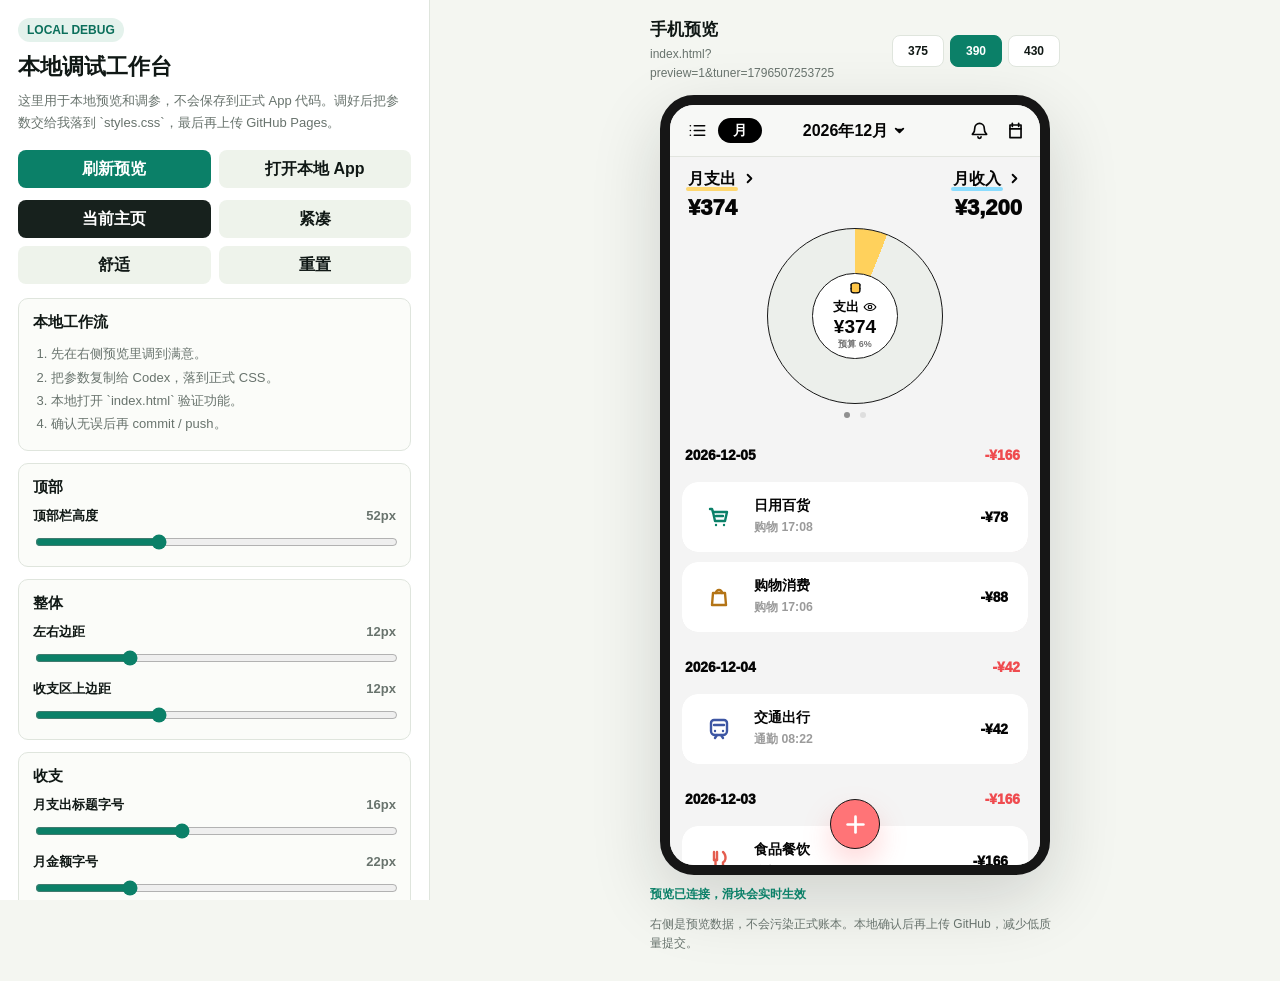
==== commit 5f621ec6: "日期与流水字体调整" ====
--- a/ui-tuner.html
+++ b/ui-tuner.html
@@ -482,7 +482,7 @@
     </main>
 
     <script>
-      const STORAGE_KEY = "qing-local-debug-workbench-v2";
+      const STORAGE_KEY = "qing-local-debug-workbench-v3";
       const DEFAULT_WIDTH = 390;
       const controls = [
         { key: "topbarHeight", label: "顶部栏高度", min: 42, max: 72, step: 1, value: 52, unit: "px", group: "顶部" },
@@ -497,8 +497,7 @@
         { key: "coreAmount", label: "圆心金额字号", min: 15, max: 30, step: 0.5, value: 19, unit: "px", group: "圆环" },
         { key: "budgetPad", label: "预算卡内边距", min: 6, max: 18, step: 1, value: 8, unit: "px", group: "预算" },
         { key: "cardRadius", label: "流水卡圆角", min: 6, max: 20, step: 1, value: 16, unit: "px", group: "流水" },
-        { key: "cardHeadFont", label: "日期标题字号", min: 10, max: 26, step: 0.1, value: 13.8, unit: "px", group: "流水" },
-        { key: "entryFont", label: "流水分类/金额字号", min: 10, max: 26, step: 0.1, value: 13.8, unit: "px", group: "流水" },
+        { key: "ledgerMainFont", label: "日期/流水主字号", min: 10, max: 26, step: 0.1, value: 13.8, unit: "px", group: "流水" },
         { key: "entryIcon", label: "流水图标尺寸", min: 24, max: 50, step: 1, value: 34, unit: "px", group: "流水" },
         { key: "entryPad", label: "流水行内边距", min: 6, max: 18, step: 1, value: 12, unit: "px", group: "流水" },
         { key: "catWidth", label: "快捷分类宽度", min: 76, max: 140, step: 2, value: 88, unit: "px", group: "分类" },
@@ -520,8 +519,7 @@
           coreAmount: 17,
           budgetPad: 7,
           cardRadius: 12,
-          cardHeadFont: 13,
-          entryFont: 13,
+          ledgerMainFont: 13,
           entryIcon: 30,
           entryPad: 9,
           catWidth: 80,
@@ -540,8 +538,7 @@
           coreAmount: 23,
           budgetPad: 10,
           cardRadius: 18,
-          cardHeadFont: 15,
-          entryFont: 15,
+          ledgerMainFont: 15,
           entryIcon: 36,
           entryPad: 12,
           catWidth: 102,
@@ -620,14 +617,15 @@
 body:has(#view-overview.active) .spend-core div span { font-size: ${values.coreTitle}px !important; }
 body:has(#view-overview.active) .spend-core strong { font-size: ${values.coreAmount}px !important; }
 body:has(#view-overview.active) .compact-budget { padding: ${values.budgetPad}px ${values.budgetPad + 2}px !important; }
+body:has(#view-overview.active) .transaction-list.compact { --ledger-main-font-size: ${values.ledgerMainFont}px !important; }
 body:has(#view-overview.active) .expense-day-head strong,
-body:has(#view-overview.active) .expense-day-head span { font-size: ${values.cardHeadFont}px !important; }
+body:has(#view-overview.active) .expense-day-head span { font-size: var(--ledger-main-font-size) !important; }
 body:has(#view-overview.active) .expense-card { grid-template-columns: ${values.entryIcon + 6}px 1fr auto !important; min-height: ${Math.max(58, values.entryIcon + values.entryPad * 3)}px !important; padding: ${values.entryPad}px ${values.entryPad + 7}px !important; border-radius: ${values.cardRadius}px !important; }
 body:has(#view-overview.active) .expense-card .category-icon { width: ${values.entryIcon}px !important; height: ${values.entryIcon}px !important; }
 body:has(#view-overview.active) .expense-card .category-icon svg { width: ${Math.round(values.entryIcon * 0.7)}px !important; height: ${Math.round(values.entryIcon * 0.7)}px !important; }
-body:has(#view-overview.active) .expense-card-main strong { font-size: ${values.entryFont}px !important; }
-body:has(#view-overview.active) .expense-card-main span { font-size: ${Math.max(10, values.entryFont - 1.5)}px !important; }
-body:has(#view-overview.active) .expense-card-amount { font-size: ${values.entryFont}px !important; }
+body:has(#view-overview.active) .expense-card-main strong { font-size: var(--ledger-main-font-size) !important; }
+body:has(#view-overview.active) .expense-card-main span { font-size: ${Math.max(10, values.ledgerMainFont - 1.5)}px !important; }
+body:has(#view-overview.active) .expense-card-amount { font-size: var(--ledger-main-font-size) !important; }
 body:has(#view-overview.active) .category-strip { grid-auto-columns: minmax(${values.catWidth}px, 1fr) !important; }
 body:has(#view-overview.active) .fab { width: ${values.fabSize}px !important; height: ${values.fabSize}px !important; }
 body:has(#view-overview.active) .fab svg { width: ${Math.round(values.fabSize * 0.54)}px !important; height: ${Math.round(values.fabSize * 0.54)}px !important; }
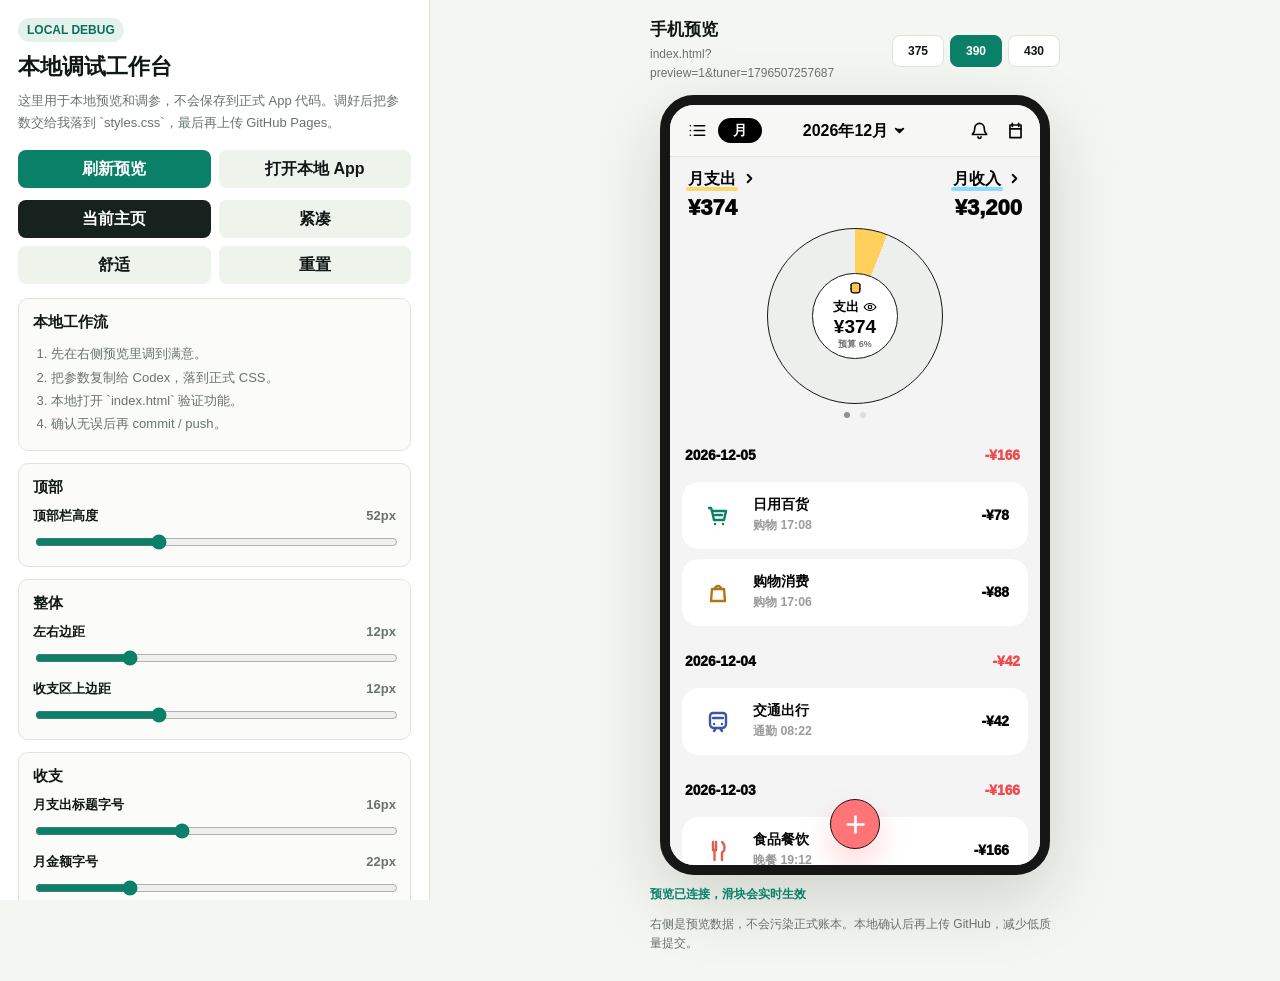
==== commit f6993251: "修改流水行号" ====
--- a/ui-tuner.html
+++ b/ui-tuner.html
@@ -499,7 +499,7 @@
         { key: "cardRadius", label: "流水卡圆角", min: 6, max: 20, step: 1, value: 16, unit: "px", group: "流水" },
         { key: "ledgerMainFont", label: "日期/流水主字号", min: 10, max: 26, step: 0.1, value: 13.8, unit: "px", group: "流水" },
         { key: "entryIcon", label: "流水图标尺寸", min: 24, max: 50, step: 1, value: 34, unit: "px", group: "流水" },
-        { key: "entryPad", label: "流水行内边距", min: 6, max: 18, step: 1, value: 12, unit: "px", group: "流水" },
+        { key: "entryPad", label: "流水行内边距", min: 6, max: 18, step: 1, value: 11, unit: "px", group: "流水" },
         { key: "catWidth", label: "快捷分类宽度", min: 76, max: 140, step: 2, value: 88, unit: "px", group: "分类" },
         { key: "fabSize", label: "加号尺寸", min: 42, max: 76, step: 1, value: 50, unit: "px", group: "加号" }
       ];
@@ -540,7 +540,7 @@
           cardRadius: 18,
           ledgerMainFont: 15,
           entryIcon: 36,
-          entryPad: 12,
+          entryPad: 11,
           catWidth: 102,
           fabSize: 58
         }
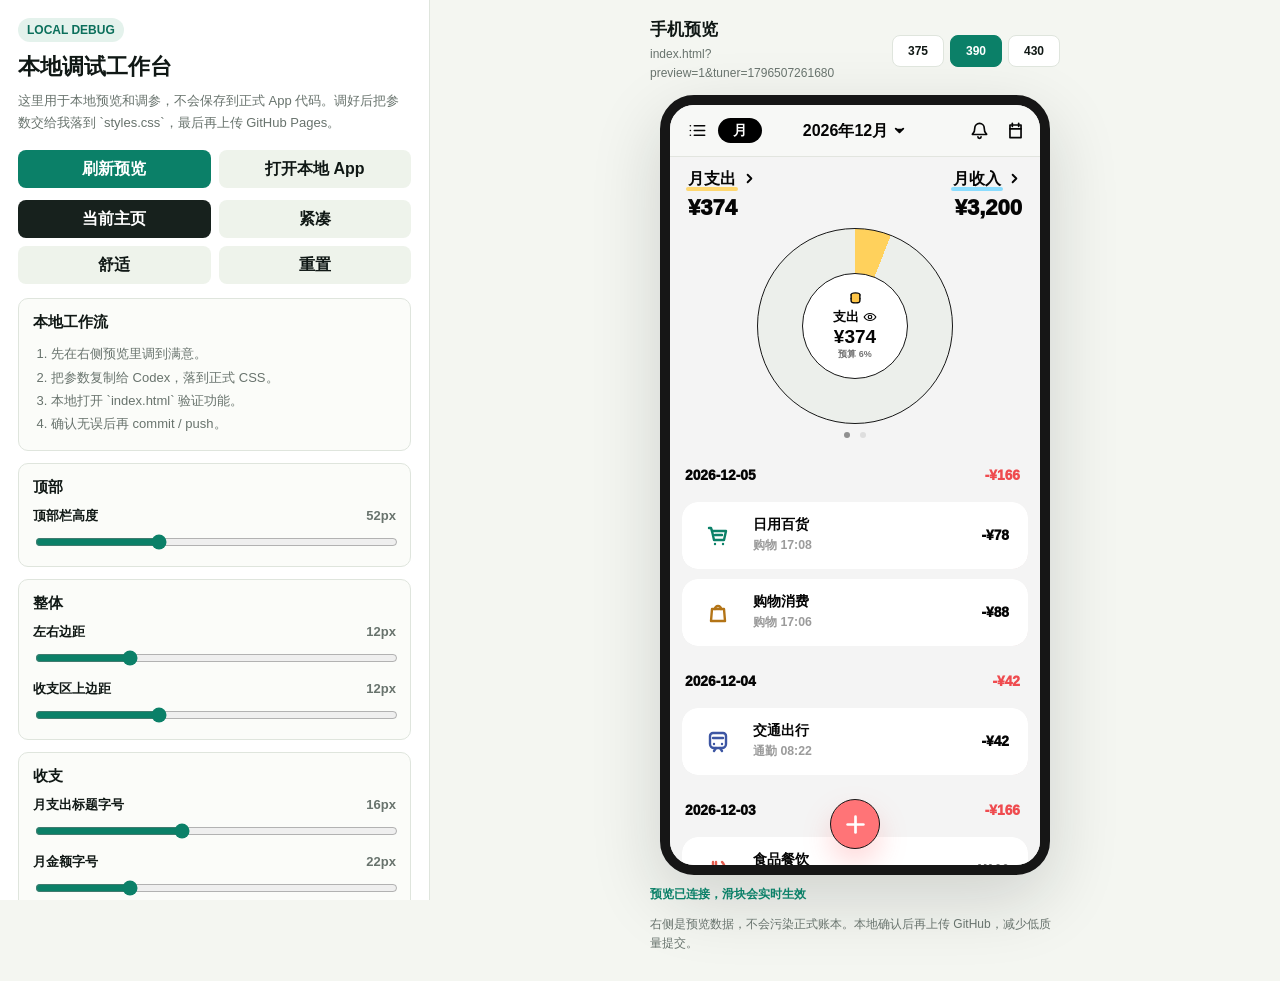
==== commit 87703b7e: "更新圆环" ====
--- a/ui-tuner.html
+++ b/ui-tuner.html
@@ -482,7 +482,8 @@
     </main>
 
     <script>
-      const STORAGE_KEY = "qing-local-debug-workbench-v3";
+      const STORAGE_KEY = "qing-local-debug-workbench-v4";
+      const LEGACY_STORAGE_KEY = "qing-local-debug-workbench-v3";
       const DEFAULT_WIDTH = 390;
       const controls = [
         { key: "topbarHeight", label: "顶部栏高度", min: 42, max: 72, step: 1, value: 52, unit: "px", group: "顶部" },
@@ -490,9 +491,9 @@
         { key: "summaryPad", label: "收支区上边距", min: 4, max: 28, step: 1, value: 12, unit: "px", group: "整体" },
         { key: "labelFont", label: "月支出标题字号", min: 12, max: 22, step: 0.5, value: 16, unit: "px", group: "收支" },
         { key: "amountFont", label: "月金额字号", min: 18, max: 34, step: 0.5, value: 22, unit: "px", group: "收支" },
-        { key: "ringSize", label: "圆环直径", min: 120, max: 260, step: 2, value: 176, unit: "px", group: "圆环" },
+        { key: "ringSize", label: "圆环直径", min: 120, max: 260, step: 2, value: 196, unit: "px", group: "圆环" },
         { key: "ringBorder", label: "圆环边框", min: 1, max: 4, step: 0.25, value: 1.5, unit: "px", group: "圆环" },
-        { key: "coreInset", label: "圆心留白", min: 21, max: 31, step: 0.5, value: 25.5, unit: "%", group: "圆环" },
+        { key: "coreDiameter", label: "内圆直径", min: 50, max: 180, step: 1, value: 106, unit: "px", group: "圆环" },
         { key: "coreTitle", label: "圆心标题字号", min: 11, max: 20, step: 0.5, value: 13, unit: "px", group: "圆环" },
         { key: "coreAmount", label: "圆心金额字号", min: 15, max: 30, step: 0.5, value: 19, unit: "px", group: "圆环" },
         { key: "budgetPad", label: "预算卡内边距", min: 6, max: 18, step: 1, value: 8, unit: "px", group: "预算" },
@@ -514,7 +515,7 @@
           amountFont: 20,
           ringSize: 148,
           ringBorder: 1.25,
-          coreInset: 27,
+          coreDiameter: 68,
           coreTitle: 12,
           coreAmount: 17,
           budgetPad: 7,
@@ -533,7 +534,7 @@
           amountFont: 25,
           ringSize: 232,
           ringBorder: 1.5,
-          coreInset: 24,
+          coreDiameter: 121,
           coreTitle: 15,
           coreAmount: 23,
           budgetPad: 10,
@@ -547,10 +548,24 @@
       };
 
       const defaultState = Object.fromEntries(controls.map((control) => [control.key, control.value]));
-      const saved = JSON.parse(localStorage.getItem(STORAGE_KEY) || "null");
+      const savedJson = localStorage.getItem(STORAGE_KEY);
+      const legacySavedJson = localStorage.getItem(LEGACY_STORAGE_KEY);
+      const saved = JSON.parse(savedJson || legacySavedJson || "null");
+      const shouldMigrateCircleSize = !savedJson && Boolean(legacySavedJson);
+      const savedValues = { ...(saved?.values || {}) };
+      if (shouldMigrateCircleSize) {
+        savedValues.ringSize = defaultState.ringSize;
+        savedValues.coreDiameter = defaultState.coreDiameter;
+      } else if (savedValues.coreDiameter == null && savedValues.coreInset != null) {
+        const savedRingSize = Number(savedValues.ringSize || defaultState.ringSize);
+        const savedCoreInset = Number(savedValues.coreInset);
+        if (Number.isFinite(savedRingSize) && Number.isFinite(savedCoreInset)) {
+          savedValues.coreDiameter = Math.round(savedRingSize * (1 - savedCoreInset / 50));
+        }
+      }
       const state = {
         ...defaultState,
-        ...(saved?.values || {}),
+        ...savedValues,
         previewWidth: saved?.previewWidth || DEFAULT_WIDTH
       };
 
@@ -603,6 +618,11 @@
       }
 
       function cssFor(values) {
+        const coreDiameter = Math.round(Math.min(
+          Math.max(values.coreDiameter, 46),
+          Math.max(46, values.ringSize - values.ringBorder * 8)
+        ));
+        const coreTextMax = Math.max(54, coreDiameter - 18);
         return `
 html, body, button, input { font-family: "Microsoft YaHei", "微软雅黑", sans-serif !important; }
 body:has(#view-overview.active) .topbar { min-height: ${values.topbarHeight}px !important; padding: calc(6px + env(safe-area-inset-top)) 12px 6px !important; }
@@ -613,9 +633,9 @@
 body:has(#view-overview.active) .spend-stage { padding-top: ${Math.max(2, Math.round(values.summaryPad * 0.65))}px !important; padding-bottom: ${Math.max(6, Math.round(values.summaryPad * 0.85))}px !important; }
 body:has(#view-overview.active) .spend-orbit { width: ${values.ringSize}px !important; }
 body:has(#view-overview.active) .spend-stage .saving-ring { border-width: ${values.ringBorder}px !important; }
-body:has(#view-overview.active) .spend-core { inset: ${values.coreInset}% !important; border-width: ${values.ringBorder}px !important; }
+body:has(#view-overview.active) .spend-core { inset: auto !important; top: 50% !important; left: 50% !important; width: ${coreDiameter}px !important; height: ${coreDiameter}px !important; transform: translate(-50%, -50%) !important; border-width: ${values.ringBorder}px !important; }
 body:has(#view-overview.active) .spend-core div span { font-size: ${values.coreTitle}px !important; }
-body:has(#view-overview.active) .spend-core strong { font-size: ${values.coreAmount}px !important; }
+body:has(#view-overview.active) .spend-core strong { max-width: ${coreTextMax}px !important; font-size: ${values.coreAmount}px !important; }
 body:has(#view-overview.active) .compact-budget { padding: ${values.budgetPad}px ${values.budgetPad + 2}px !important; }
 body:has(#view-overview.active) .transaction-list.compact { --ledger-main-font-size: ${values.ledgerMainFont}px !important; }
 body:has(#view-overview.active) .expense-day-head strong,
